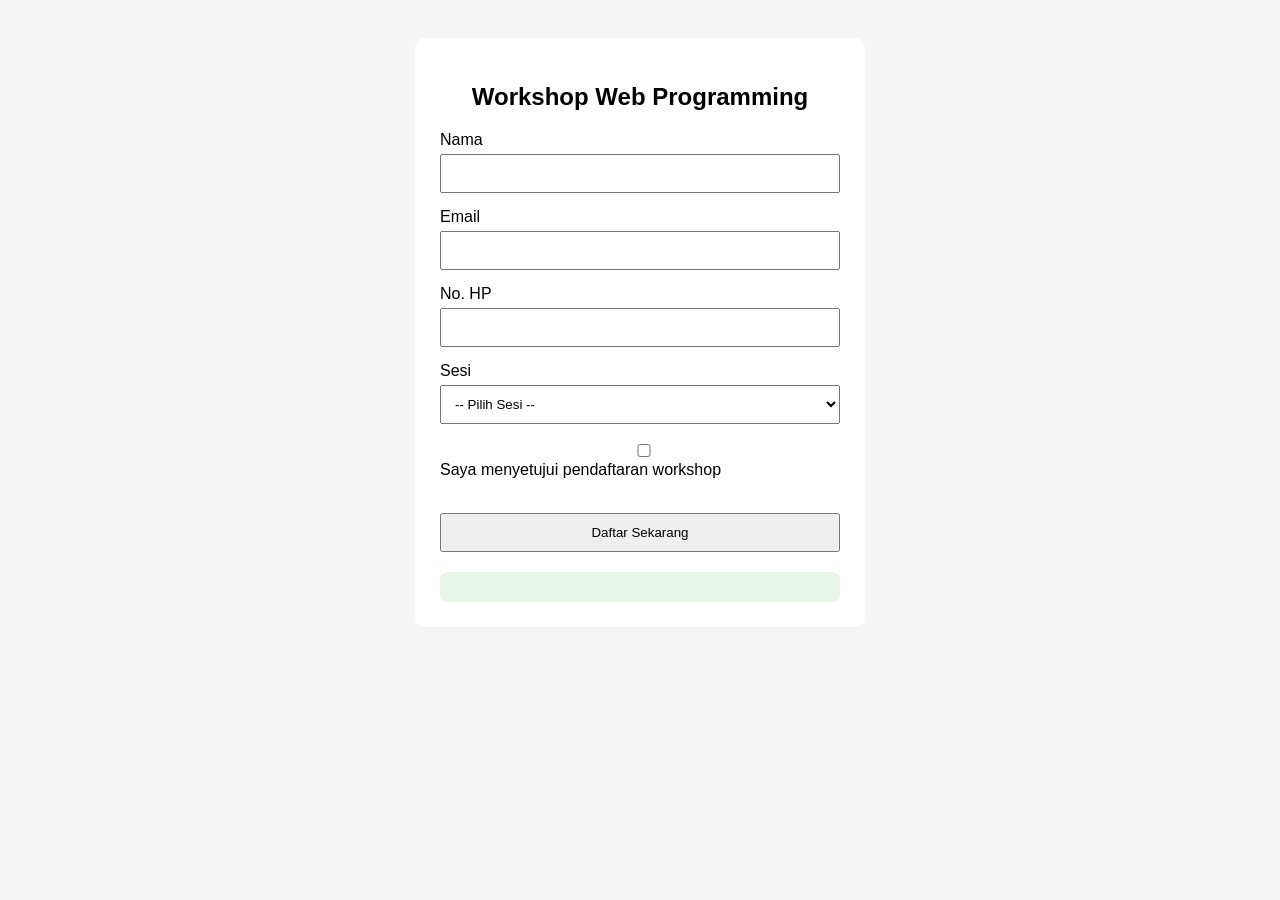
==== index.html @ 67ae6303 "Pendaftaran Workshop" ====
<!DOCTYPE html>
<html lang="id">
<head>
    <meta charset="UTF-8">
    <meta name="viewport" content="width=device-width, initial-scale=1.0">

    <title>Pendaftaran Workshop</title>

    <!-- jQuery -->
    <script src="https://code.jquery.com/jquery-3.7.1.min.js"></script>

    <style>
        body {
            font-family: Arial;
            background-color: #f5f5f5;
            padding: 30px;
        }

        .container {
            width: 400px;
            margin: auto;
            background-color: white;
            padding: 25px;
            border-radius: 10px;
        }

        h2 {
            text-align: center;
        }

        label {
            display: block;
            margin-top: 15px;
        }

        input,
        select {
            width: 100%;
            padding: 10px;
            margin-top: 5px;
            box-sizing: border-box;
        }

        button {
            width: 100%;
            padding: 10px;
            margin-top: 20px;
            cursor: pointer;
        }

        .error {
            color: red;
            font-size: 14px;
        }

        #kartuKonfirmasi {
            margin-top: 20px;
            padding: 15px;
            background-color: #e8f5e9;
            border-radius: 8px;
        }
    </style>
</head>

<body>

    <div class="container">

        <h2>Workshop Web Programming</h2>

        <form id="formDemo">

            <!-- Nama -->
            <label>Nama</label>
            <input type="text" id="vNama">

            <p id="errNama" class="error"></p>


            <!-- Email -->
            <label>Email</label>
            <input type="text" id="vEmail">

            <p id="errEmail" class="error"></p>


            <!-- No HP -->
            <label>No. HP</label>
            <input type="text" id="vHp">

            <p id="errHp" class="error"></p>


            <!-- Sesi -->
            <label>Sesi</label>
            <select id="vSesi">
                <option value="">-- Pilih Sesi --</option>
                <option value="Pagi">Pagi</option>
                <option value="Siang">Siang</option>
                <option value="Malam">Malam</option>
            </select>

            <p id="errSesi" class="error"></p>


            <!-- Persetujuan -->
            <label>
                <input type="checkbox" id="vSetuju">
                Saya menyetujui pendaftaran workshop
            </label>

            <p id="errSetuju" class="error"></p>


            <button type="submit">Daftar Sekarang</button>

        </form>


        <!-- Tempat kartu konfirmasi -->
        <div id="kartuKonfirmasi"></div>

    </div>


    <script>

        $(document).ready(function() {

            $("#formDemo").submit(function(event) {

                event.preventDefault();

                // Mengambil data
                var nama = $("#vNama").val().trim();
                var email = $("#vEmail").val().trim();
                var hp = $("#vHp").val().trim();
                var sesi = $("#vSesi").val();
                var setuju = $("#vSetuju").prop("checked");

                // Bendera validasi
                var valid = true;


                // Hapus pesan error sebelumnya
                $("#errNama").text("");
                $("#errEmail").text("");
                $("#errHp").text("");
                $("#errSesi").text("");
                $("#errSetuju").text("");


                // Validasi nama
                if (nama.length < 3) {
                    $("#errNama").text("Nama minimal 3 karakter!");
                    valid = false;
                }


                // Validasi email
                if (email.indexOf("@") === -1 ||
                    email.indexOf(".") === -1) {

                    $("#errEmail").text("Email harus memiliki @ dan .");
                    valid = false;
                }


                // Validasi nomor HP
                if (hp !== "" && !$.isNumeric(hp)) {
                    $("#errHp").text("No. HP harus berupa angka!");
                    valid = false;
                }


                // Validasi sesi
                if (sesi === "") {
                    $("#errSesi").text("Sesi wajib dipilih!");
                    valid = false;
                }


                // Validasi checkbox
                if (!setuju) {
                    $("#errSetuju").text(
                        "Kamu harus menyetujui pendaftaran!"
                    );
                    valid = false;
                }


                // Jika semua data benar
                if (valid) {

                    // Kosongkan kartu sebelumnya
                    $("#kartuKonfirmasi").empty();

                    // Membuat kartu konfirmasi
                    var kartu = $("<div>");

                    $("<h3>")
                        .text("Pendaftaran Berhasil!")
                        .appendTo(kartu);

                    $("<p>")
                        .text("Nama: " + nama)
                        .appendTo(kartu);

                    $("<p>")
                        .text("Email: " + email)
                        .appendTo(kartu);

                    $("<p>")
                        .text("No. HP: " + hp)
                        .appendTo(kartu);

                    $("<p>")
                        .text("Sesi: " + sesi)
                        .appendTo(kartu);

                    // Masukkan kartu ke halaman
                    $("#kartuKonfirmasi").append(kartu);

                    // Reset form
                    $("#formDemo").trigger("reset");
                }

            });

        });

    </script>

</body>
</html>
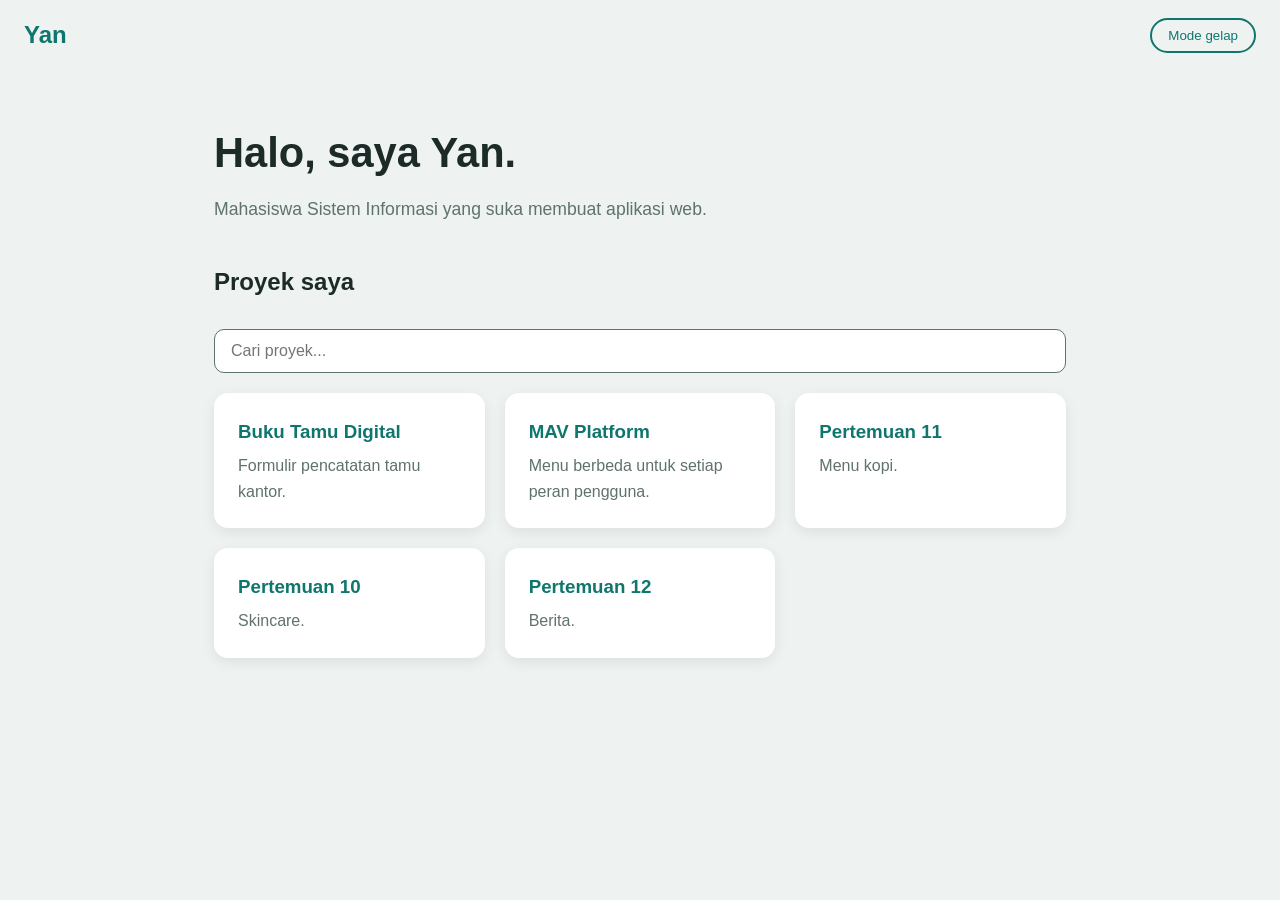
==== commit 1eaef961: "Update Wesite" ====
--- a/index.html
+++ b/index.html
@@ -1,237 +1,50 @@
 <!DOCTYPE html>
 <html lang="id">
+
 <head>
     <meta charset="UTF-8">
-    <meta name="viewport" content="width=device-width, initial-scale=1.0">
-
-    <title>Pendaftaran Workshop</title>
-
-    <!-- jQuery -->
-    <script src="https://code.jquery.com/jquery-3.7.1.min.js"></script>
-
-    <style>
-        body {
-            font-family: Arial;
-            background-color: #f5f5f5;
-            padding: 30px;
-        }
-
-        .container {
-            width: 400px;
-            margin: auto;
-            background-color: white;
-            padding: 25px;
-            border-radius: 10px;
-        }
-
-        h2 {
-            text-align: center;
-        }
-
-        label {
-            display: block;
-            margin-top: 15px;
-        }
-
-        input,
-        select {
-            width: 100%;
-            padding: 10px;
-            margin-top: 5px;
-            box-sizing: border-box;
-        }
-
-        button {
-            width: 100%;
-            padding: 10px;
-            margin-top: 20px;
-            cursor: pointer;
-        }
-
-        .error {
-            color: red;
-            font-size: 14px;
-        }
-
-        #kartuKonfirmasi {
-            margin-top: 20px;
-            padding: 15px;
-            background-color: #e8f5e9;
-            border-radius: 8px;
-        }
-    </style>
+    <meta name="viewport" content="width=device-width, initial-scale=1">
+    <title>Portofolio Yan</title> <!-- Menghubungkan file CSS -->
+    <link rel="stylesheet" href="style.css">
 </head>
 
-<body>
+<body> <!-- ===== Bagian atas ===== -->
+    <header class="header">
+        <h2 class="logo">Yan</h2> <button id="tombol-tema">Mode gelap</button>
+    </header>
+    <main class="isi"> <!-- ===== Perkenalan ===== -->
+        <section class="perkenalan">
+            <h1>Halo, saya Yan.</h1>
+            <p>Mahasiswa Sistem Informasi yang suka membuat aplikasi web.</p>
+        </section> <!-- ===== Daftar proyek ===== -->
+        <h2>Proyek saya</h2> <!-- Kotak pencarian (dipakai oleh script.js) --> <input type="text" id="cari"
+            placeholder="Cari proyek...">
+        <section class="daftar-proyek">
+            <!-- Satu kartu = satu proyek.            href mengarah ke index.html di dalam folder proyek tersebut. -->
+            <a class="kartu" href="warung-ice-cream/buku-tamu-digital/index.html">
+                <h3>Buku Tamu Digital</h3>
+                <p>Formulir pencatatan tamu kantor.</p>
+            </a> <a class="kartu" href="warung-ice-cream/mav-platform/index.html">
+                <h3>MAV Platform</h3>
+                <p>Menu berbeda untuk setiap peran pengguna.</p>
+            </a>
+            </a> <a class="kartu" href="pertemuan11/index.html">
+                <h3>Pertemuan 11</h3>
+                <p>Menu kopi.</p>
+            </a>
+            </a> <a class="kartu" href="pertemuan10/index.html">
+                <h3>Pertemuan 10</h3>
+                <p>Skincare.</p>
+            </a>
+            </a> <a class="kartu" href="pertemuan12/index.html">
+                <h3>Pertemuan 12</h3>
+                <p>Berita.</p>
+            </a>
+            <!-- Mau menambah proyek? Salin satu blok <a class="kartu"> di atas, lalu ubah href, judul, dan deskripsinya. -->
+        </section>
+        <p id="pesan-kosong" class="pesan-kosong">Proyek tidak ditemukan.</p>
+    </main> <!-- Menghubungkan file JavaScript (letakkan paling bawah) -->
+    <script src="script.js"></script>
+</body>
 
-    <div class="container">
-
-        <h2>Workshop Web Programming</h2>
-
-        <form id="formDemo">
-
-            <!-- Nama -->
-            <label>Nama</label>
-            <input type="text" id="vNama">
-
-            <p id="errNama" class="error"></p>
-
-
-            <!-- Email -->
-            <label>Email</label>
-            <input type="text" id="vEmail">
-
-            <p id="errEmail" class="error"></p>
-
-
-            <!-- No HP -->
-            <label>No. HP</label>
-            <input type="text" id="vHp">
-
-            <p id="errHp" class="error"></p>
-
-
-            <!-- Sesi -->
-            <label>Sesi</label>
-            <select id="vSesi">
-                <option value="">-- Pilih Sesi --</option>
-                <option value="Pagi">Pagi</option>
-                <option value="Siang">Siang</option>
-                <option value="Malam">Malam</option>
-            </select>
-
-            <p id="errSesi" class="error"></p>
-
-
-            <!-- Persetujuan -->
-            <label>
-                <input type="checkbox" id="vSetuju">
-                Saya menyetujui pendaftaran workshop
-            </label>
-
-            <p id="errSetuju" class="error"></p>
-
-
-            <button type="submit">Daftar Sekarang</button>
-
-        </form>
-
-
-        <!-- Tempat kartu konfirmasi -->
-        <div id="kartuKonfirmasi"></div>
-
-    </div>
-
-
-    <script>
-
-        $(document).ready(function() {
-
-            $("#formDemo").submit(function(event) {
-
-                event.preventDefault();
-
-                // Mengambil data
-                var nama = $("#vNama").val().trim();
-                var email = $("#vEmail").val().trim();
-                var hp = $("#vHp").val().trim();
-                var sesi = $("#vSesi").val();
-                var setuju = $("#vSetuju").prop("checked");
-
-                // Bendera validasi
-                var valid = true;
-
-
-                // Hapus pesan error sebelumnya
-                $("#errNama").text("");
-                $("#errEmail").text("");
-                $("#errHp").text("");
-                $("#errSesi").text("");
-                $("#errSetuju").text("");
-
-
-                // Validasi nama
-                if (nama.length < 3) {
-                    $("#errNama").text("Nama minimal 3 karakter!");
-                    valid = false;
-                }
-
-
-                // Validasi email
-                if (email.indexOf("@") === -1 ||
-                    email.indexOf(".") === -1) {
-
-                    $("#errEmail").text("Email harus memiliki @ dan .");
-                    valid = false;
-                }
-
-
-                // Validasi nomor HP
-                if (hp !== "" && !$.isNumeric(hp)) {
-                    $("#errHp").text("No. HP harus berupa angka!");
-                    valid = false;
-                }
-
-
-                // Validasi sesi
-                if (sesi === "") {
-                    $("#errSesi").text("Sesi wajib dipilih!");
-                    valid = false;
-                }
-
-
-                // Validasi checkbox
-                if (!setuju) {
-                    $("#errSetuju").text(
-                        "Kamu harus menyetujui pendaftaran!"
-                    );
-                    valid = false;
-                }
-
-
-                // Jika semua data benar
-                if (valid) {
-
-                    // Kosongkan kartu sebelumnya
-                    $("#kartuKonfirmasi").empty();
-
-                    // Membuat kartu konfirmasi
-                    var kartu = $("<div>");
-
-                    $("<h3>")
-                        .text("Pendaftaran Berhasil!")
-                        .appendTo(kartu);
-
-                    $("<p>")
-                        .text("Nama: " + nama)
-                        .appendTo(kartu);
-
-                    $("<p>")
-                        .text("Email: " + email)
-                        .appendTo(kartu);
-
-                    $("<p>")
-                        .text("No. HP: " + hp)
-                        .appendTo(kartu);
-
-                    $("<p>")
-                        .text("Sesi: " + sesi)
-                        .appendTo(kartu);
-
-                    // Masukkan kartu ke halaman
-                    $("#kartuKonfirmasi").append(kartu);
-
-                    // Reset form
-                    $("#formDemo").trigger("reset");
-                }
-
-            });
-
-        });
-
-    </script>
-
-</body>
-</html>
-
-
+</html>
--- a/style.css
+++ b/style.css
@@ -0,0 +1,124 @@
+/* ===== 1. Warna ===== Variabel CSS: ubah warna cukup di sini saja. */
+:root {
+    --latar: #eef3f1;
+    --kartu: #ffffff;
+    --teks: #1c2b27;
+    --teks-pudar: #5f726c;
+    --aksen: #0f766e;
+}
+
+/* Saat body diberi class "gelap" oleh JavaScript, warna berganti */
+body.gelap {
+    --latar: #121a18;
+    --kartu: #1b2623;
+    --teks: #e6efec;
+    --teks-pudar: #94a8a1;
+    --aksen: #5fd1c4;
+}
+
+/* ===== 2. Dasar halaman ===== */
+* {
+    box-sizing: border-box;
+}
+
+body {
+    margin: 0;
+    font-family: Arial, sans-serif;
+    line-height: 1.6;
+    background: var(--latar);
+    color: var(--teks);
+}
+
+/* ===== 3. Bagian atas ===== */
+.header {
+    display: flex;
+    justify-content: space-between;
+    align-items: center;
+    padding: 16px 24px;
+}
+
+.logo {
+    margin: 0;
+    color: var(--aksen);
+}
+
+#tombol-tema {
+    padding: 8px 16px;
+    border: 2px solid var(--aksen);
+    border-radius: 20px;
+    background: transparent;
+    color: var(--aksen);
+    cursor: pointer;
+}
+
+/* ===== 4. Isi halaman ===== */
+.isi {
+    max-width: 900px;
+    margin: 0 auto;
+    padding: 0 24px 60px;
+}
+
+.perkenalan {
+    padding: 50px 0 20px;
+}
+
+.perkenalan h1 {
+    font-size: 2.6rem;
+    margin: 0 0 8px;
+}
+
+.perkenalan p {
+    color: var(--teks-pudar);
+    font-size: 1.1rem;
+    margin: 0;
+}
+
+/* ===== 5. Pencarian ===== */
+#cari {
+    width: 100%;
+    padding: 12px 16px;
+    margin: 8px 0 20px;
+    border: 1px solid var(--teks-pudar);
+    border-radius: 10px;
+    font-size: 1rem;
+    background: var(--kartu);
+    color: var(--teks);
+}
+
+/* ===== 6. Kartu proyek ===== */
+.daftar-proyek {
+    display: grid;
+    grid-template-columns: repeat(auto-fill, minmax(250px, 1fr));
+    gap: 20px;
+}
+
+.kartu {
+    display: block;
+    padding: 24px;
+    background: var(--kartu);
+    border-radius: 14px;
+    box-shadow: 0 4px 14px rgba(0, 0, 0, 0.08);
+    color: inherit;
+    text-decoration: none;
+    transition: transform 0.2s;
+}
+
+.kartu:hover {
+    transform: translateY(-4px);
+}
+
+.kartu h3 {
+    margin: 0 0 6px;
+    color: var(--aksen);
+}
+
+.kartu p {
+    margin: 0;
+    color: var(--teks-pudar);
+}
+
+/* Pesan "tidak ditemukan" disembunyikan dulu */
+.pesan-kosong {
+    display: none;
+    color: var(--teks-pudar);
+}
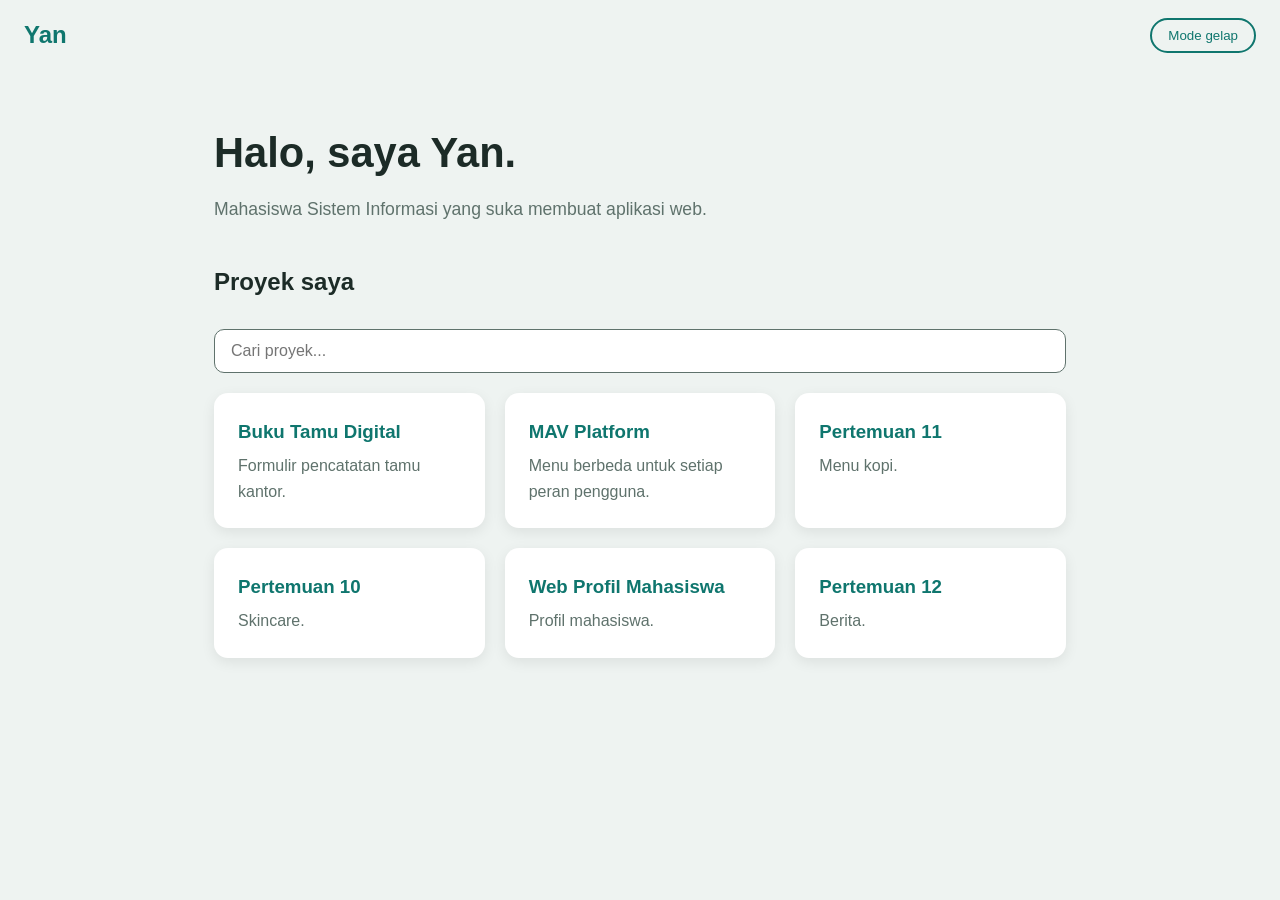
==== commit 782c82e8: "update index.html" ====
--- a/index.html
+++ b/index.html
@@ -36,6 +36,10 @@
                 <h3>Pertemuan 10</h3>
                 <p>Skincare.</p>
             </a>
+            </a> <a class="kartu" href="web-profil-mahasiswa/index.html">
+                <h3>Web Profil Mahasiswa</h3>
+                <p>Profil mahasiswa.</p>
+            </a>
             </a> <a class="kartu" href="pertemuan12/index.html">
                 <h3>Pertemuan 12</h3>
                 <p>Berita.</p>
